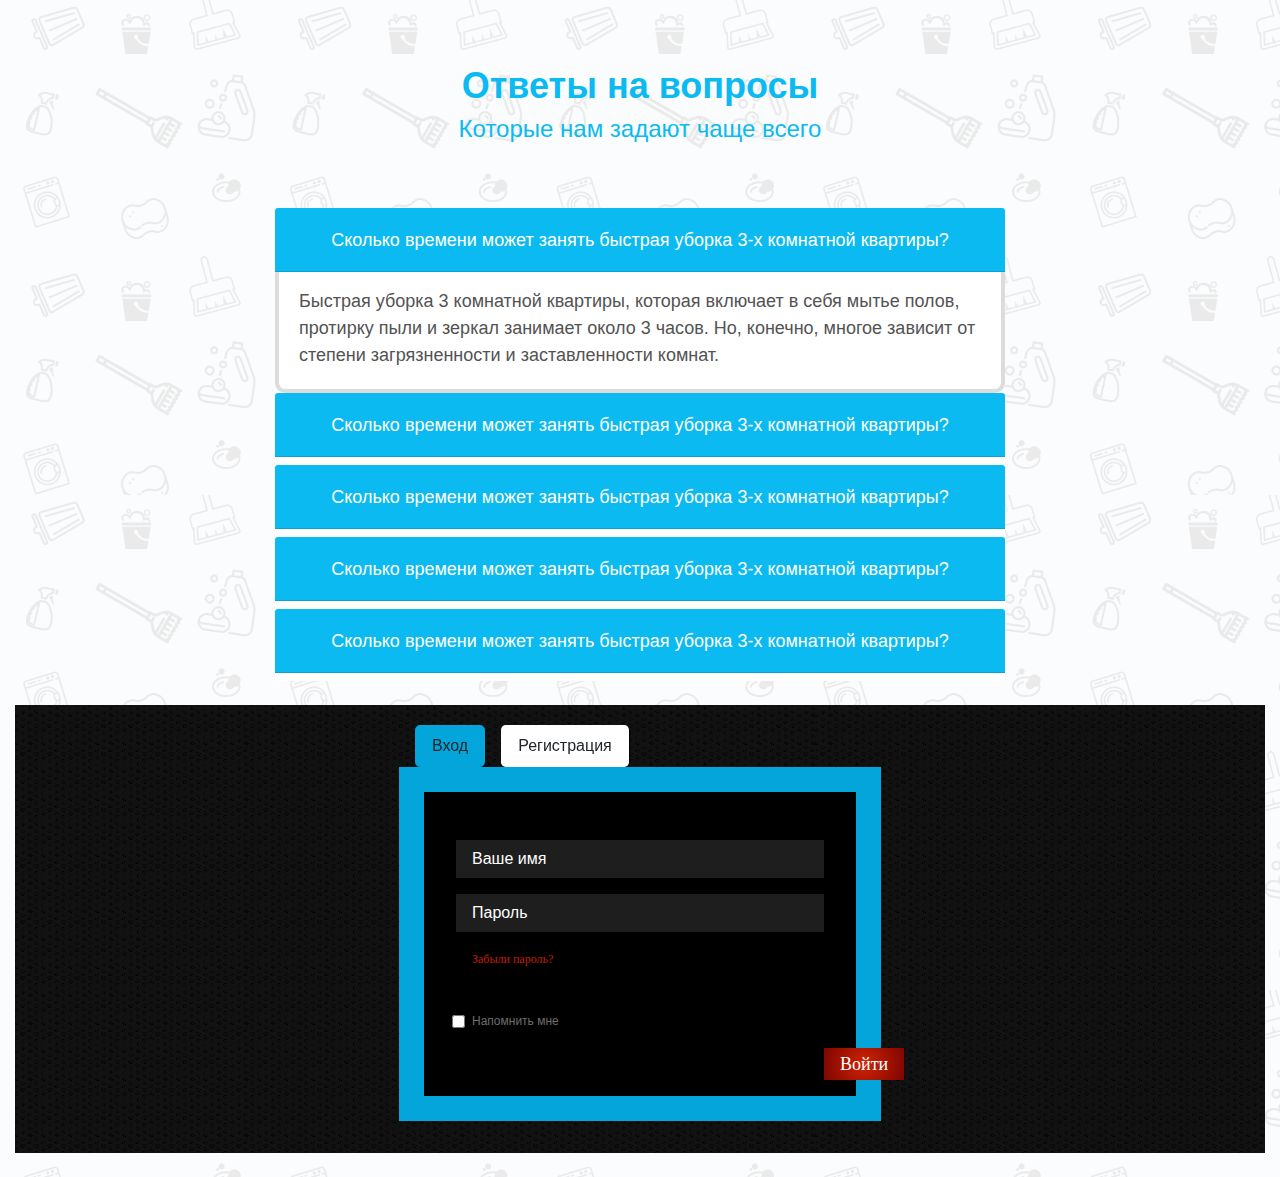
==== index.html @ bd146890 "Rename tabs.html to index.html" ====
<!DOCTYPE html>
<html lang="en">
	<head>
		<meta charset="utf-8">
		<meta name="viewport" content="width=device-width, initial-scale=1, shrink-to-fit=no">
		<meta name="description" content="">
		<meta name="author" content="">
		<link rel="icon" href="favicon.ico">

		<title>Tabs and accordion</title>

		<!-- Bootstrap core CSS -->
		<link rel="stylesheet" href="https://stackpath.bootstrapcdn.com/bootstrap/4.4.1/css/bootstrap.min.css">

		<!-- Custom styles for this template -->
		<link href="css/main.css" rel="stylesheet">
	</head>

	<body>
		<div class="container">
			<div class="row">
			    <div class="col-md-8 offset-2">
			    <h2>Ответы на вопросы</h2>
				<h3>Которые нам задают чаще всего</h3>
				<div id="accordion">
				  <div class="card accordion">
				    <div class="card-header tabs" id="headingOne">
				      <h5 class="mb-0">
				        <button class="btn btn-up" data-toggle="collapse" data-target="#collapseOne">
				          Сколько времени может занять быстрая уборка 3-х комнатной квартиры?
				        </button>
				      </h5>
				    </div>

				    <div id="collapseOne" class="collapse show" data-parent="#accordion">
				      <div class="card-body text">
				        Быстрая уборка 3 комнатной квартиры, которая включает в себя мытье полов, протирку пыли и зеркал занимает около 3 часов. Но, конечно, многое зависит от степени загрязненности и заставленности комнат.
				      </div>
				    </div>
				  </div>
				  <div class="card accordion">
				    <div class="card-header tabs" id="headingTwo">
				      <h5 class="mb-0">
				        <button class="btn btn-up collapsed" data-toggle="collapse" data-target="#collapseTwo">
				          Сколько времени может занять быстрая уборка 3-х комнатной квартиры?
				        </button>
				      </h5>
				    </div>
				    <div id="collapseTwo" class="collapse" data-parent="#accordion">
				      <div class="card-body text">
				       Быстрая уборка 3 комнатной квартиры, которая включает в себя мытье полов, протирку пыли и зеркал занимает около 3 часов. Но, конечно, многое зависит от степени загрязненности и заставленности комнат.
				      </div>
				    </div>
				  </div>
				  <div class="card accordion">
				    <div class="card-header tabs" id="headingThree">
				      <h5 class="mb-0">
				        <button class="btn btn-up collapsed" data-toggle="collapse" data-target="#collapseThree">
				          Сколько времени может занять быстрая уборка 3-х комнатной квартиры?
				        </button>
				      </h5>
				    </div>
				    <div id="collapseThree" class="collapse" data-parent="#accordion">
				      <div class="card-body text">
				        Быстрая уборка 3 комнатной квартиры, которая включает в себя мытье полов, протирку пыли и зеркал занимает около 3 часов. Но, конечно, многое зависит от степени загрязненности и заставленности комнат.
				      </div>
				    </div>
				  </div>
				  <div class="card accordion">
				    <div class="card-header tabs" id="headingThree">
				      <h5 class="mb-0">
				        <button class="btn btn-up collapsed" data-toggle="collapse" data-target="#collapseFour">
				          Сколько времени может занять быстрая уборка 3-х комнатной квартиры?
				        </button>
				      </h5>
				    </div>
				    <div id="collapseFour" class="collapse" data-parent="#accordion">
				      <div class="card-body text">
				        Быстрая уборка 3 комнатной квартиры, которая включает в себя мытье полов, протирку пыли и зеркал занимает около 3 часов. Но, конечно, многое зависит от степени загрязненности и заставленности комнат.
				      </div>
				    </div>
				  </div>
				  <div class="card accordion">
				    <div class="card-header tabs" id="headingThree">
				      <h5 class="mb-0">
				        <button class="btn btn-up collapsed" data-toggle="collapse" data-target="#collapseFife">
				          Сколько времени может занять быстрая уборка 3-х комнатной квартиры?
				        </button>
				      </h5>
				    </div>
				    <div id="collapseFife" class="collapse" data-parent="#accordion">
				      <div class="card-body text">
				        Быстрая уборка 3 комнатной квартиры, которая включает в себя мытье полов, протирку пыли и зеркал занимает около 3 часов. Но, конечно, многое зависит от степени загрязненности и заставленности комнат.
				      </div>
				    </div>
				  </div>		
			</div>
			</div>
			</div>
			<br>
		</div>
		 <div class="container-fluid">
		 	<section class="tab-block">
		 	<div class="row">
		 		<div class="col-md-12 offset-0 col-lg-6 offset-3">
					<!-- Nav tabs -->
						<ul class="nav nav-tabs form-text" role="tablist">
						    <li role="presentation" class="active"><a href="#home" aria-controls="home" role="tab" data-toggle="tab" class="btn btn-light btn-lg active button-text" role="button" aria-pressed="true">Вход</a>
						    </li>
						    <li role="presentation"><a href="#profile" aria-controls="profile" role="tab" data-toggle="tab" class="btn btn-lg button-text" role="button" aria-pressed="true">Регистрация</a></a></li>
						  </ul>
						  	<!-- Tab panes -->
						  <div class="tab-content form-check">
						    <div role="tabpanel" class="tab-pane active" id="home">		
							<input type="text" class="header-form-input" value="Ваше имя">
							<input type="text" class="header-form-input" value="Пароль">
							<h6>Забыли пароль?</h6>
							<div class="form-checked">
						    <input type="checkbox" class="form-check-input" id="exampleCheck1">
						    <label class="form-check-label" for="exampleCheck1">Напомнить мне</label>
						    </div>
							<button class="header-form-btn button entrance" type="submit">
							Войти
							</button>
							</div>
						    <div role="tabpanel" class="tab-pane" id="profile">
							<input type="text" class="header-form-input" value="Ваше имя">
							<input type="text" class="header-form-input" value="Пароль">
							<button class="header-form-btn button entrance" type="submit">
							Зарегистрироваться
							</button>
						    </div>
						    </div>
						</div>
					</div>
				</section>	
		  </div>
		  <br>

</div>
		</div>
		<!-- /.container -->
		<!-- Bootstrap core JavaScript ================================================== -->
		<!-- Placed at the end of the document so the pages load faster -->
		<script src="https://code.jquery.com/jquery-3.4.1.slim.min.js"></script>
		<script src="https://cdn.jsdelivr.net/npm/popper.js@1.16.0/dist/umd/popper.min.js"></script>
		<script src="https://stackpath.bootstrapcdn.com/bootstrap/4.4.1/js/bootstrap.min.js"></script>	
	</body>
</html>
---- css/main.css ----
body {
	background-image: url('../img/bg-fon.png');
	background-size: contain;
}
h2 {
	font-size: 36px;
	color: #0bbaf0;
	font-weight: 700;
	font-family: "Ubuntu", sans-serif;
	text-align: center;
	margin-top: 4rem;
}
h3 {
	font-size: 24px;
	color: #0bbaf0;
	font-weight: 400;
	font-family: "Ubuntu", sans-serif;
	text-align: center;
	margin-bottom: 4rem;
}
a {
	color:#000000;
	background-color:#FFFFFF;
	padding: 0.5rem 1rem;
	margin-left: 1rem;
}
a:focus {
	background-color:#03a5da;
	padding: 0.5rem 1rem;
	margin-left: 1rem;
	color: #080808;;
}
h5 {
	text-align: center;
}
h6 {
	color: #350801;
	padding-bottom: 2rem;
	font-size: 12px;
	line-height: 22px;
	color: #c51f03;
	font-family: "Myriad Pro";
	text-align: left;
	padding-left: 1rem;
}
.tabs {
	background-color: #0bbaf0;
	height: 4rem;
	z-index: 9999;
	margin-bottom: 0.5rem;
}
.btn-up {
	font-size: 18px;
	color: #ffffff;
	font-weight: 400;
	font-family: "Ubuntu", sans-serif;
}
.text {
	border-radius: 10px;
	background-color: #ffffff;
	border: 4px solid #dcdcdc;
	margin-top: -1rem;
	font-size: 18px;
	color: #535353;
	font-weight: 400;
	font-family: "Ubuntu", sans-serif;
}
.card {
	border:none!important;
}
.button-text {
	background-color:#FFFFFF;
	font-size: 16px;
}
.btn-light:not(:disabled):not(.disabled).active, .btn-light:not(:disabled):not(.disabled):active, .show>.btn-light.dropdown-toggle {
	background-color:#03a5da;
	outline:none!important;
	border: 1px solid #03a5da;
}
.tab-block {
	background-image: url('../img/tabs.png');
	background-color: #121212;
	background-blend-mode: darken;
	padding: 1rem 8rem 2rem 8rem;
}
.header-form-input {
	display: block;
	font-size: 16px;
	line-height: 22px;
	color: #ffffff;
	font-family: "Myriad Pro", sans-serif;
	text-align: left;
	background-color: #1f1e1e;
    outline: none!important;
    border: none!important;
    margin-bottom: 1rem;
    padding: 0.5rem 1rem 0.5rem 1rem;
    width: 100%;
}
.form-check {
	background-color: #000000;
	border: 25px solid #03a5da;
	padding: 3rem 2rem 1rem 2rem;
}
.form-text {
	border:none!important;
	font-size: 18px;
	line-height: 22px;
	font-family: "Myriad Pro", sans-serif;
	text-align: left;
	filter: drop-shadow(1px 1.732px 0.5px rgba(0,0,0,0.75));
}
.form-checked {
	padding-left: 1rem;
	padding-bottom: 1rem;
	font-size: 12px;
	line-height: 22px;
	color: #6f6d6d;
	font-family: "Myriad Pro",sans-serif;
	text-align: left;
}
.entrance {
	width: auto;
	height: auto;
	background-image: radial-gradient(circle at center, #cf2303 0%, #7f0501 100%);
	font-size: 18px;
	line-height: 22px;
	color: #ffffff;
	font-family: "Myriad Pro";
	text-align: center;
	padding: 0.3rem 1rem;
	margin-left: 100%;
	border:none!important;
	outline: none!important;
}
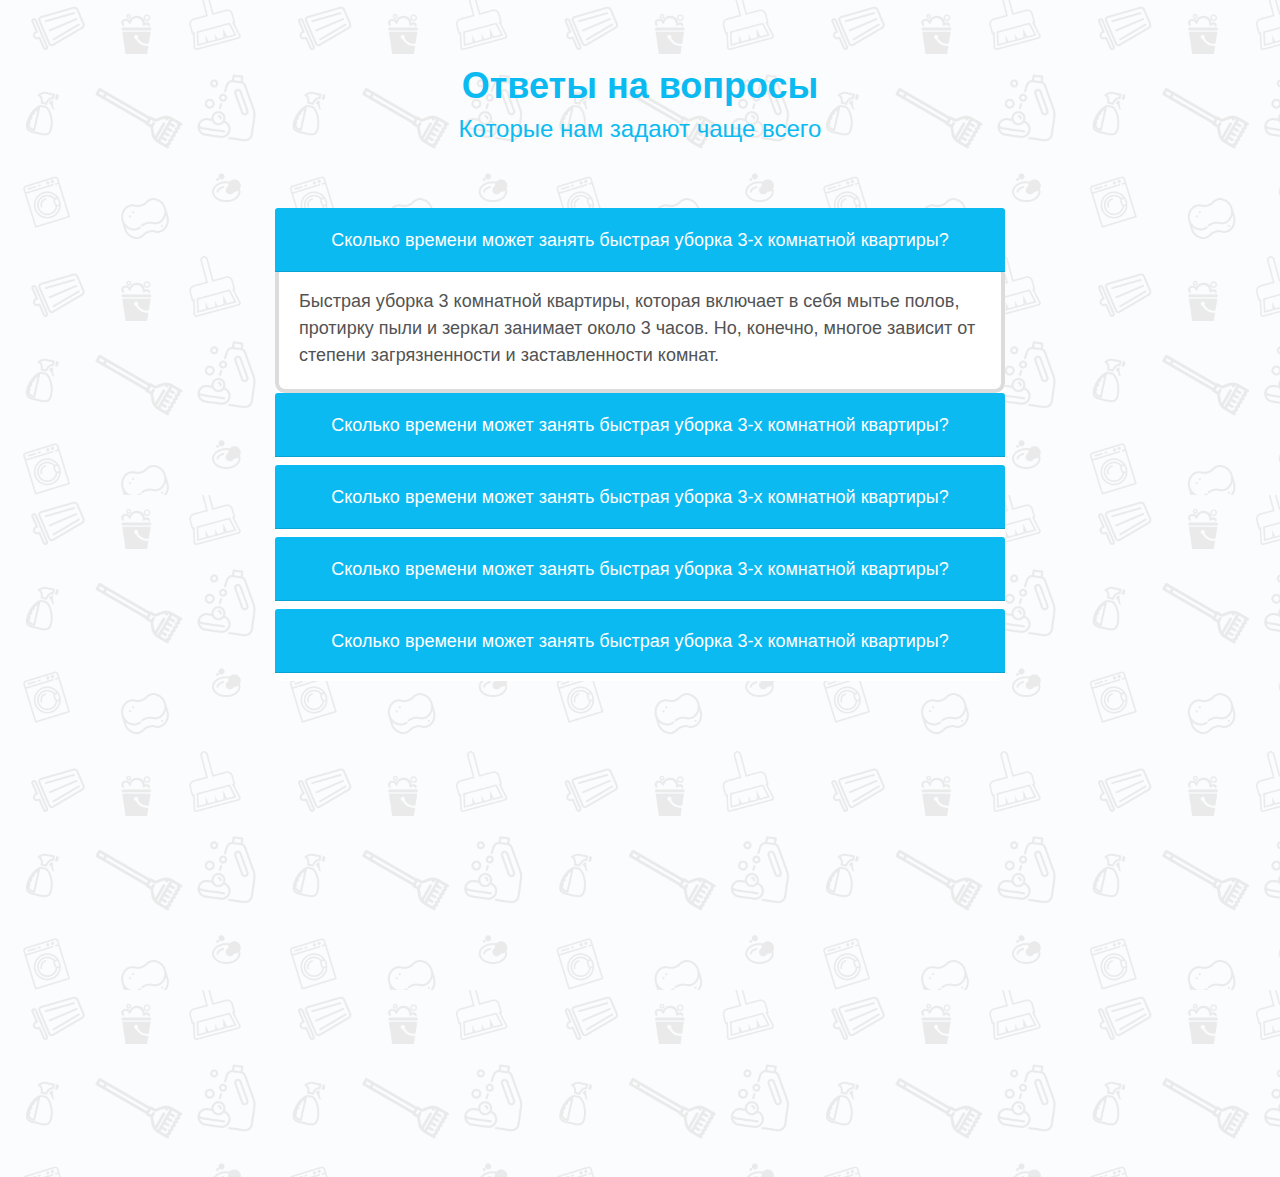
==== commit d08ed033: "Add files via upload" ====
--- a/index.html
+++ b/index.html
@@ -14,9 +14,11 @@
 
 		<!-- Custom styles for this template -->
 		<link href="css/main.css" rel="stylesheet">
+		<link rel="stylesheet" href="css/animate.css" />
 	</head>
 
 	<body>
+
 		<div class="container">
 			<div class="row">
 			    <div class="col-md-8 offset-2">
@@ -100,7 +102,8 @@
 			<br>
 		</div>
 		 <div class="container-fluid">
-		 	<section class="tab-block">
+
+		 	<section class="tab-block wow fadeInUp" data-wow-offset="200" data-wow-delay="0.5s" data-wow-duration="2s">
 		 	<div class="row">
 		 		<div class="col-md-12 offset-0 col-lg-6 offset-3">
 					<!-- Nav tabs -->
@@ -142,8 +145,12 @@
 		<!-- /.container -->
 		<!-- Bootstrap core JavaScript ================================================== -->
 		<!-- Placed at the end of the document so the pages load faster -->
+		<script src="js/wow.min.js"></script>
+ <script>
+    new WOW().init();
+  </script>
 		<script src="https://code.jquery.com/jquery-3.4.1.slim.min.js"></script>
 		<script src="https://cdn.jsdelivr.net/npm/popper.js@1.16.0/dist/umd/popper.min.js"></script>
 		<script src="https://stackpath.bootstrapcdn.com/bootstrap/4.4.1/js/bootstrap.min.js"></script>	
 	</body>
-</html>
+</html>--- a/css/main.css
+++ b/css/main.css
@@ -133,3 +133,7 @@
 	border:none!important;
 	outline: none!important;
 }
+.element {
+  animation: fadeInUp; /* referring directly to the animation's @keyframe declaration */
+  animation-duration: 2s; /* don't forget to set a duration! */
+}
